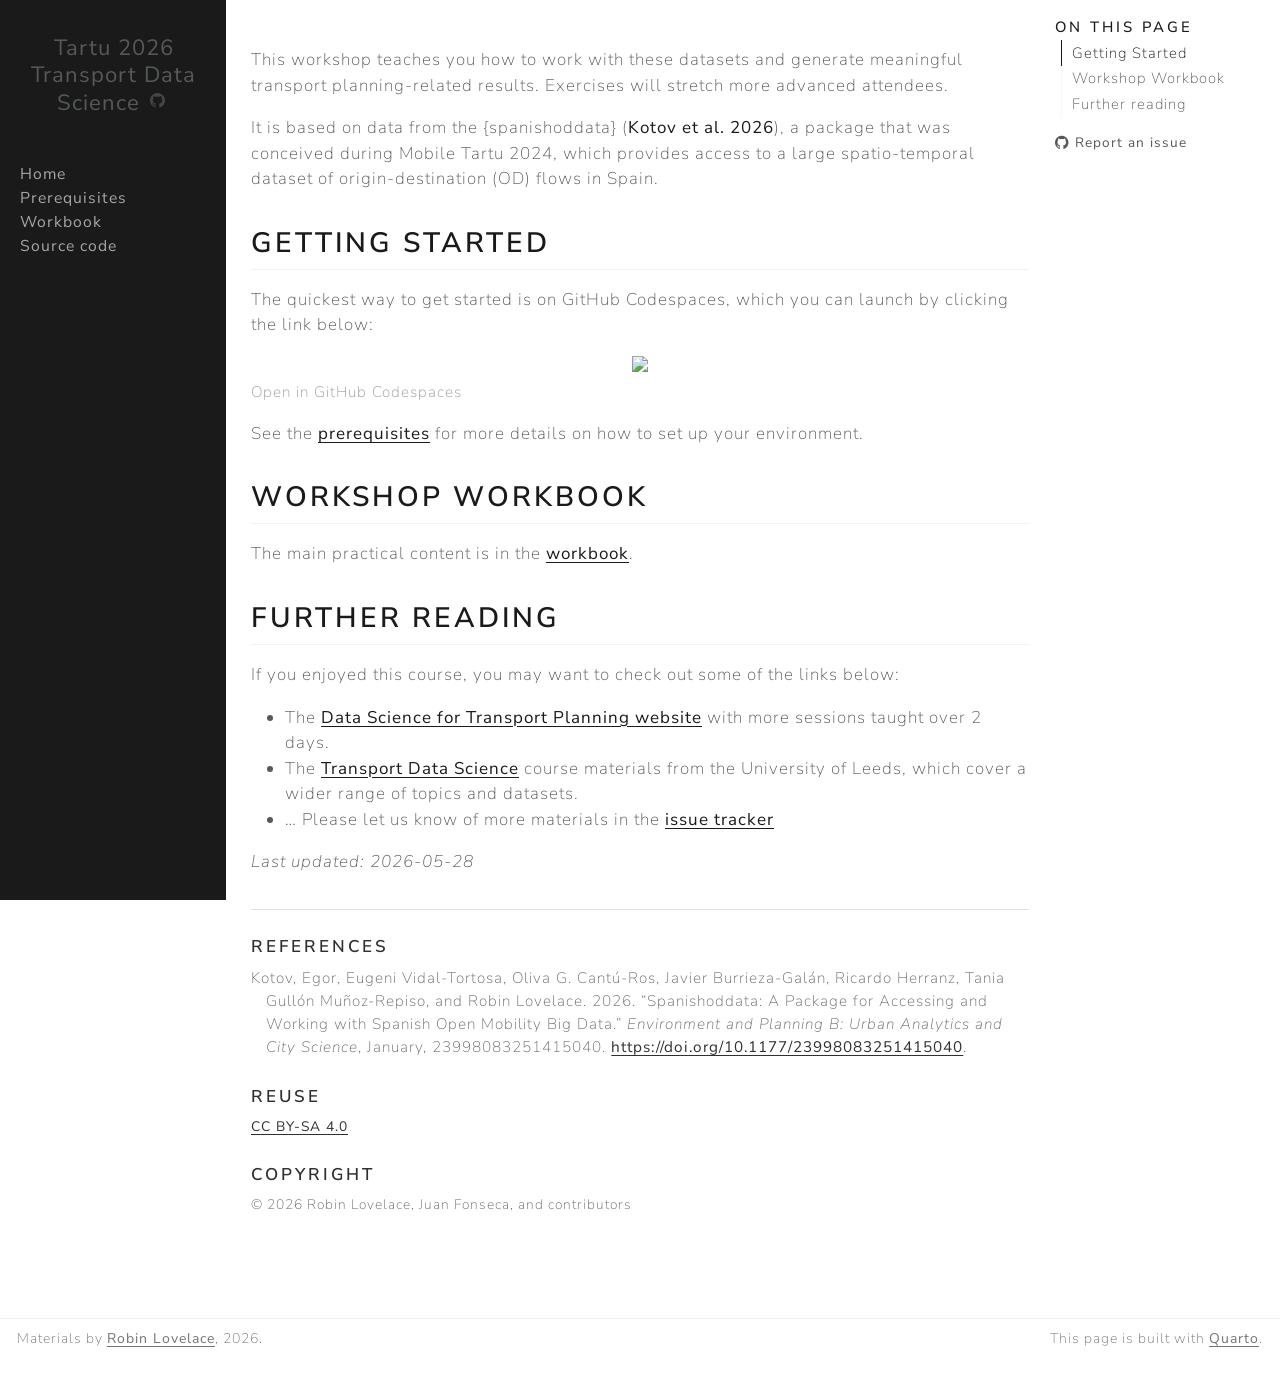
==== index.html @ e5f48236 "Reinitialize gh-pages as orphan" ====
<!DOCTYPE html>
<html xmlns="http://www.w3.org/1999/xhtml" lang="en" xml:lang="en"><head>

<meta charset="utf-8">
<meta name="generator" content="quarto-1.8.27">

<meta name="viewport" content="width=device-width, initial-scale=1.0, user-scalable=yes">

<meta name="author" content="Robin Lovelace &amp; contributors">
<meta name="dcterms.date" content="2026">

<title>Tartu 2026 Transport Data Science – Tartu 2026 - </title>
<style>
code{white-space: pre-wrap;}
span.smallcaps{font-variant: small-caps;}
div.columns{display: flex; gap: min(4vw, 1.5em);}
div.column{flex: auto; overflow-x: auto;}
div.hanging-indent{margin-left: 1.5em; text-indent: -1.5em;}
ul.task-list{list-style: none;}
ul.task-list li input[type="checkbox"] {
  width: 0.8em;
  margin: 0 0.8em 0.2em -1em; /* quarto-specific, see https://github.com/quarto-dev/quarto-cli/issues/4556 */ 
  vertical-align: middle;
}
/* CSS for citations */
div.csl-bib-body { }
div.csl-entry {
  clear: both;
  margin-bottom: 0em;
}
.hanging-indent div.csl-entry {
  margin-left:2em;
  text-indent:-2em;
}
div.csl-left-margin {
  min-width:2em;
  float:left;
}
div.csl-right-inline {
  margin-left:2em;
  padding-left:1em;
}
div.csl-indent {
  margin-left: 2em;
}</style>


<script src="site_libs/quarto-nav/quarto-nav.js"></script>
<script src="site_libs/clipboard/clipboard.min.js"></script>
<script src="site_libs/quarto-search/autocomplete.umd.js"></script>
<script src="site_libs/quarto-search/fuse.min.js"></script>
<script src="site_libs/quarto-search/quarto-search.js"></script>
<meta name="quarto:offset" content="./">
<script src="site_libs/quarto-html/quarto.js" type="module"></script>
<script src="site_libs/quarto-html/tabsets/tabsets.js" type="module"></script>
<script src="site_libs/quarto-html/axe/axe-check.js" type="module"></script>
<script src="site_libs/quarto-html/popper.min.js"></script>
<script src="site_libs/quarto-html/tippy.umd.min.js"></script>
<script src="site_libs/quarto-html/anchor.min.js"></script>
<link href="site_libs/quarto-html/tippy.css" rel="stylesheet">
<link href="site_libs/quarto-html/quarto-syntax-highlighting-ed96de9b727972fe78a7b5d16c58bf87.css" rel="stylesheet" id="quarto-text-highlighting-styles">
<script src="site_libs/bootstrap/bootstrap.min.js"></script>
<link href="site_libs/bootstrap/bootstrap-icons.css" rel="stylesheet">
<link href="site_libs/bootstrap/bootstrap-2b3841422335320d11125c1a3b44eb56.min.css" rel="stylesheet" append-hash="true" id="quarto-bootstrap" data-mode="light">
<script id="quarto-search-options" type="application/json">{
  "location": "sidebar",
  "copy-button": false,
  "collapse-after": 3,
  "panel-placement": "start",
  "type": "textbox",
  "limit": 50,
  "keyboard-shortcut": [
    "f",
    "/",
    "s"
  ],
  "show-item-context": false,
  "language": {
    "search-no-results-text": "No results",
    "search-matching-documents-text": "matching documents",
    "search-copy-link-title": "Copy link to search",
    "search-hide-matches-text": "Hide additional matches",
    "search-more-match-text": "more match in this document",
    "search-more-matches-text": "more matches in this document",
    "search-clear-button-title": "Clear",
    "search-text-placeholder": "",
    "search-detached-cancel-button-title": "Cancel",
    "search-submit-button-title": "Submit",
    "search-label": "Search"
  }
}</script>


</head>

<body class="nav-sidebar docked quarto-light">

<div id="quarto-search-results"></div>
  <header id="quarto-header" class="headroom fixed-top">
  <nav class="quarto-secondary-nav">
    <div class="container-fluid d-flex">
      <button type="button" class="quarto-btn-toggle btn" data-bs-toggle="collapse" role="button" data-bs-target=".quarto-sidebar-collapse-item" aria-controls="quarto-sidebar" aria-expanded="false" aria-label="Toggle sidebar navigation" onclick="if (window.quartoToggleHeadroom) { window.quartoToggleHeadroom(); }">
        <i class="bi bi-layout-text-sidebar-reverse"></i>
      </button>
        <nav class="quarto-page-breadcrumbs" aria-label="breadcrumb"><ol class="breadcrumb"><li class="breadcrumb-item"><a href="./index.html">Home</a></li></ol></nav>
        <a class="flex-grow-1" role="navigation" data-bs-toggle="collapse" data-bs-target=".quarto-sidebar-collapse-item" aria-controls="quarto-sidebar" aria-expanded="false" aria-label="Toggle sidebar navigation" onclick="if (window.quartoToggleHeadroom) { window.quartoToggleHeadroom(); }">      
        </a>
      <button type="button" class="btn quarto-search-button" aria-label="Search" onclick="window.quartoOpenSearch();">
        <i class="bi bi-search"></i>
      </button>
    </div>
  </nav>
</header>
<!-- content -->
<div id="quarto-content" class="quarto-container page-columns page-rows-contents page-layout-article">
<!-- sidebar -->
  <nav id="quarto-sidebar" class="sidebar collapse collapse-horizontal quarto-sidebar-collapse-item sidebar-navigation docked overflow-auto">
    <div class="pt-lg-2 mt-2 text-center sidebar-header">
    <div class="sidebar-title mb-0 py-0">
      <a href="./">Tartu 2026 Transport Data Science</a> 
        <div class="sidebar-tools-main">
    <a href="https://github.com/tdscience/tartu26" title="GitHub" class="quarto-navigation-tool px-1" aria-label="GitHub"><i class="bi bi-github"></i></a>
</div>
    </div>
      </div>
        <div class="mt-2 flex-shrink-0 align-items-center">
        <div class="sidebar-search">
        <div id="quarto-search" class="" title="Search"></div>
        </div>
        </div>
    <div class="sidebar-menu-container"> 
    <ul class="list-unstyled mt-1">
        <li class="sidebar-item">
  <div class="sidebar-item-container"> 
  <a href="./index.html" class="sidebar-item-text sidebar-link active">
 <span class="menu-text">Home</span></a>
  </div>
</li>
        <li class="sidebar-item">
  <div class="sidebar-item-container"> 
  <a href="./prerequisites.html" class="sidebar-item-text sidebar-link">
 <span class="menu-text">Prerequisites</span></a>
  </div>
</li>
        <li class="sidebar-item">
  <div class="sidebar-item-container"> 
  <a href="./workbook.html" class="sidebar-item-text sidebar-link">
 <span class="menu-text">Workbook</span></a>
  </div>
</li>
        <li class="sidebar-item">
  <div class="sidebar-item-container"> 
  <a href="https://github.com/tdscience/tartu26" class="sidebar-item-text sidebar-link">
 <span class="menu-text">Source code</span></a>
  </div>
</li>
    </ul>
    </div>
</nav>
<div id="quarto-sidebar-glass" class="quarto-sidebar-collapse-item" data-bs-toggle="collapse" data-bs-target=".quarto-sidebar-collapse-item"></div>
<!-- margin-sidebar -->
    <div id="quarto-margin-sidebar" class="sidebar margin-sidebar">
        <nav id="TOC" role="doc-toc" class="toc-active">
    <h2 id="toc-title">On this page</h2>
   
  <ul>
  <li><a href="#getting-started" id="toc-getting-started" class="nav-link active" data-scroll-target="#getting-started">Getting Started</a></li>
  <li><a href="#workshop-workbook" id="toc-workshop-workbook" class="nav-link" data-scroll-target="#workshop-workbook">Workshop Workbook</a></li>
  <li><a href="#further-reading" id="toc-further-reading" class="nav-link" data-scroll-target="#further-reading">Further reading</a></li>
  </ul>
<div class="toc-actions"><ul><li><a href="https://github.com/tdscience/tartu26/issues/new" class="toc-action"><i class="bi bi-github"></i>Report an issue</a></li></ul></div></nav>
    </div>
<!-- main -->
<main class="content" id="quarto-document-content"><header id="title-block-header" class="quarto-title-block"></header>




<p>This workshop teaches you how to work with these datasets and generate meaningful transport planning-related results. Exercises will stretch more advanced attendees.</p>
<p>It is based on data from the {spanishoddata} <span class="citation" data-cites="kotov2026">(<a href="#ref-kotov2026" role="doc-biblioref">Kotov et al. 2026</a>)</span>, a package that was conceived during Mobile Tartu 2024, which provides access to a large spatio-temporal dataset of origin-destination (OD) flows in Spain.</p>
<section id="getting-started" class="level2">
<h2 class="anchored" data-anchor-id="getting-started">Getting Started</h2>
<p>The quickest way to get started is on GitHub Codespaces, which you can launch by clicking the link below:</p>
<div class="quarto-figure quarto-figure-center">
<figure class="figure">
<p><a href="https://codespaces.new/tdscience/tartu26?quickstart=1"><img src="https://github.com/codespaces/badge.svg" class="img-fluid figure-img"></a></p>
<figcaption>Open in GitHub Codespaces</figcaption>
</figure>
</div>
<p>See the <a href="./prerequisites.html">prerequisites</a> for more details on how to set up your environment.</p>
</section>
<section id="workshop-workbook" class="level2">
<h2 class="anchored" data-anchor-id="workshop-workbook">Workshop Workbook</h2>
<p>The main practical content is in the <a href="./workbook.html">workbook</a>.</p>
</section>
<section id="further-reading" class="level2">
<h2 class="anchored" data-anchor-id="further-reading">Further reading</h2>
<p>If you enjoyed this course, you may want to check out some of the links below:</p>
<ul>
<li>The <a href="https://tdscience.github.io/dstp/">Data Science for Transport Planning website</a> with more sessions taught over 2 days.</li>
<li>The <a href="https://itsleeds.github.io/tds">Transport Data Science</a> course materials from the University of Leeds, which cover a wider range of topics and datasets.</li>
<li>… Please let us know of more materials in the <a href="https://github.com/tdscience/tartu26/issues">issue tracker</a></li>
</ul>
<p><em>Last updated: 2026-05-28</em></p>



</section>

<div id="quarto-appendix" class="default"><section class="quarto-appendix-contents" role="doc-bibliography" id="quarto-bibliography"><h2 class="anchored quarto-appendix-heading">References</h2><div id="refs" class="references csl-bib-body hanging-indent" data-entry-spacing="0" role="list">
<div id="ref-kotov2026" class="csl-entry" role="listitem">
Kotov, Egor, Eugeni Vidal-Tortosa, Oliva G. Cantú-Ros, Javier Burrieza-Galán, Ricardo Herranz, Tania Gullón Muñoz-Repiso, and Robin Lovelace. 2026. <span>“Spanishoddata: A Package for Accessing and Working with Spanish Open Mobility Big Data.”</span> <em>Environment and Planning B: Urban Analytics and City Science</em>, January, 23998083251415040. <a href="https://doi.org/10.1177/23998083251415040">https://doi.org/10.1177/23998083251415040</a>.
</div>
</div></section><section class="quarto-appendix-contents" id="quarto-reuse"><h2 class="anchored quarto-appendix-heading">Reuse</h2><div class="quarto-appendix-contents"><div><a rel="license" href="https://creativecommons.org/licenses/by-sa/4.0/">CC BY-SA 4.0</a></div></div></section><section class="quarto-appendix-contents" id="quarto-copyright"><h2 class="anchored quarto-appendix-heading">Copyright</h2><div class="quarto-appendix-contents"><div>© 2026 Robin Lovelace, Juan Fonseca, and contributors</div></div></section></div></main> <!-- /main -->
<script id="quarto-html-after-body" type="application/javascript">
  window.document.addEventListener("DOMContentLoaded", function (event) {
    const icon = "";
    const anchorJS = new window.AnchorJS();
    anchorJS.options = {
      placement: 'right',
      icon: icon
    };
    anchorJS.add('.anchored');
    const isCodeAnnotation = (el) => {
      for (const clz of el.classList) {
        if (clz.startsWith('code-annotation-')) {                     
          return true;
        }
      }
      return false;
    }
    const onCopySuccess = function(e) {
      // button target
      const button = e.trigger;
      // don't keep focus
      button.blur();
      // flash "checked"
      button.classList.add('code-copy-button-checked');
      var currentTitle = button.getAttribute("title");
      button.setAttribute("title", "Copied!");
      let tooltip;
      if (window.bootstrap) {
        button.setAttribute("data-bs-toggle", "tooltip");
        button.setAttribute("data-bs-placement", "left");
        button.setAttribute("data-bs-title", "Copied!");
        tooltip = new bootstrap.Tooltip(button, 
          { trigger: "manual", 
            customClass: "code-copy-button-tooltip",
            offset: [0, -8]});
        tooltip.show();    
      }
      setTimeout(function() {
        if (tooltip) {
          tooltip.hide();
          button.removeAttribute("data-bs-title");
          button.removeAttribute("data-bs-toggle");
          button.removeAttribute("data-bs-placement");
        }
        button.setAttribute("title", currentTitle);
        button.classList.remove('code-copy-button-checked');
      }, 1000);
      // clear code selection
      e.clearSelection();
    }
    const getTextToCopy = function(trigger) {
      const outerScaffold = trigger.parentElement.cloneNode(true);
      const codeEl = outerScaffold.querySelector('code');
      for (const childEl of codeEl.children) {
        if (isCodeAnnotation(childEl)) {
          childEl.remove();
        }
      }
      return codeEl.innerText;
    }
    const clipboard = new window.ClipboardJS('.code-copy-button:not([data-in-quarto-modal])', {
      text: getTextToCopy
    });
    clipboard.on('success', onCopySuccess);
    if (window.document.getElementById('quarto-embedded-source-code-modal')) {
      const clipboardModal = new window.ClipboardJS('.code-copy-button[data-in-quarto-modal]', {
        text: getTextToCopy,
        container: window.document.getElementById('quarto-embedded-source-code-modal')
      });
      clipboardModal.on('success', onCopySuccess);
    }
      var localhostRegex = new RegExp(/^(?:http|https):\/\/localhost\:?[0-9]*\//);
      var mailtoRegex = new RegExp(/^mailto:/);
        var filterRegex = new RegExp('/' + window.location.host + '/');
      var isInternal = (href) => {
          return filterRegex.test(href) || localhostRegex.test(href) || mailtoRegex.test(href);
      }
      // Inspect non-navigation links and adorn them if external
     var links = window.document.querySelectorAll('a[href]:not(.nav-link):not(.navbar-brand):not(.toc-action):not(.sidebar-link):not(.sidebar-item-toggle):not(.pagination-link):not(.no-external):not([aria-hidden]):not(.dropdown-item):not(.quarto-navigation-tool):not(.about-link)');
      for (var i=0; i<links.length; i++) {
        const link = links[i];
        if (!isInternal(link.href)) {
          // undo the damage that might have been done by quarto-nav.js in the case of
          // links that we want to consider external
          if (link.dataset.originalHref !== undefined) {
            link.href = link.dataset.originalHref;
          }
        }
      }
    function tippyHover(el, contentFn, onTriggerFn, onUntriggerFn) {
      const config = {
        allowHTML: true,
        maxWidth: 500,
        delay: 100,
        arrow: false,
        appendTo: function(el) {
            return el.parentElement;
        },
        interactive: true,
        interactiveBorder: 10,
        theme: 'quarto',
        placement: 'bottom-start',
      };
      if (contentFn) {
        config.content = contentFn;
      }
      if (onTriggerFn) {
        config.onTrigger = onTriggerFn;
      }
      if (onUntriggerFn) {
        config.onUntrigger = onUntriggerFn;
      }
      window.tippy(el, config); 
    }
    const noterefs = window.document.querySelectorAll('a[role="doc-noteref"]');
    for (var i=0; i<noterefs.length; i++) {
      const ref = noterefs[i];
      tippyHover(ref, function() {
        // use id or data attribute instead here
        let href = ref.getAttribute('data-footnote-href') || ref.getAttribute('href');
        try { href = new URL(href).hash; } catch {}
        const id = href.replace(/^#\/?/, "");
        const note = window.document.getElementById(id);
        if (note) {
          return note.innerHTML;
        } else {
          return "";
        }
      });
    }
    const xrefs = window.document.querySelectorAll('a.quarto-xref');
    const processXRef = (id, note) => {
      // Strip column container classes
      const stripColumnClz = (el) => {
        el.classList.remove("page-full", "page-columns");
        if (el.children) {
          for (const child of el.children) {
            stripColumnClz(child);
          }
        }
      }
      stripColumnClz(note)
      if (id === null || id.startsWith('sec-')) {
        // Special case sections, only their first couple elements
        const container = document.createElement("div");
        if (note.children && note.children.length > 2) {
          container.appendChild(note.children[0].cloneNode(true));
          for (let i = 1; i < note.children.length; i++) {
            const child = note.children[i];
            if (child.tagName === "P" && child.innerText === "") {
              continue;
            } else {
              container.appendChild(child.cloneNode(true));
              break;
            }
          }
          if (window.Quarto?.typesetMath) {
            window.Quarto.typesetMath(container);
          }
          return container.innerHTML
        } else {
          if (window.Quarto?.typesetMath) {
            window.Quarto.typesetMath(note);
          }
          return note.innerHTML;
        }
      } else {
        // Remove any anchor links if they are present
        const anchorLink = note.querySelector('a.anchorjs-link');
        if (anchorLink) {
          anchorLink.remove();
        }
        if (window.Quarto?.typesetMath) {
          window.Quarto.typesetMath(note);
        }
        if (note.classList.contains("callout")) {
          return note.outerHTML;
        } else {
          return note.innerHTML;
        }
      }
    }
    for (var i=0; i<xrefs.length; i++) {
      const xref = xrefs[i];
      tippyHover(xref, undefined, function(instance) {
        instance.disable();
        let url = xref.getAttribute('href');
        let hash = undefined; 
        if (url.startsWith('#')) {
          hash = url;
        } else {
          try { hash = new URL(url).hash; } catch {}
        }
        if (hash) {
          const id = hash.replace(/^#\/?/, "");
          const note = window.document.getElementById(id);
          if (note !== null) {
            try {
              const html = processXRef(id, note.cloneNode(true));
              instance.setContent(html);
            } finally {
              instance.enable();
              instance.show();
            }
          } else {
            // See if we can fetch this
            fetch(url.split('#')[0])
            .then(res => res.text())
            .then(html => {
              const parser = new DOMParser();
              const htmlDoc = parser.parseFromString(html, "text/html");
              const note = htmlDoc.getElementById(id);
              if (note !== null) {
                const html = processXRef(id, note);
                instance.setContent(html);
              } 
            }).finally(() => {
              instance.enable();
              instance.show();
            });
          }
        } else {
          // See if we can fetch a full url (with no hash to target)
          // This is a special case and we should probably do some content thinning / targeting
          fetch(url)
          .then(res => res.text())
          .then(html => {
            const parser = new DOMParser();
            const htmlDoc = parser.parseFromString(html, "text/html");
            const note = htmlDoc.querySelector('main.content');
            if (note !== null) {
              // This should only happen for chapter cross references
              // (since there is no id in the URL)
              // remove the first header
              if (note.children.length > 0 && note.children[0].tagName === "HEADER") {
                note.children[0].remove();
              }
              const html = processXRef(null, note);
              instance.setContent(html);
            } 
          }).finally(() => {
            instance.enable();
            instance.show();
          });
        }
      }, function(instance) {
      });
    }
        let selectedAnnoteEl;
        const selectorForAnnotation = ( cell, annotation) => {
          let cellAttr = 'data-code-cell="' + cell + '"';
          let lineAttr = 'data-code-annotation="' +  annotation + '"';
          const selector = 'span[' + cellAttr + '][' + lineAttr + ']';
          return selector;
        }
        const selectCodeLines = (annoteEl) => {
          const doc = window.document;
          const targetCell = annoteEl.getAttribute("data-target-cell");
          const targetAnnotation = annoteEl.getAttribute("data-target-annotation");
          const annoteSpan = window.document.querySelector(selectorForAnnotation(targetCell, targetAnnotation));
          const lines = annoteSpan.getAttribute("data-code-lines").split(",");
          const lineIds = lines.map((line) => {
            return targetCell + "-" + line;
          })
          let top = null;
          let height = null;
          let parent = null;
          if (lineIds.length > 0) {
              //compute the position of the single el (top and bottom and make a div)
              const el = window.document.getElementById(lineIds[0]);
              top = el.offsetTop;
              height = el.offsetHeight;
              parent = el.parentElement.parentElement;
            if (lineIds.length > 1) {
              const lastEl = window.document.getElementById(lineIds[lineIds.length - 1]);
              const bottom = lastEl.offsetTop + lastEl.offsetHeight;
              height = bottom - top;
            }
            if (top !== null && height !== null && parent !== null) {
              // cook up a div (if necessary) and position it 
              let div = window.document.getElementById("code-annotation-line-highlight");
              if (div === null) {
                div = window.document.createElement("div");
                div.setAttribute("id", "code-annotation-line-highlight");
                div.style.position = 'absolute';
                parent.appendChild(div);
              }
              div.style.top = top - 2 + "px";
              div.style.height = height + 4 + "px";
              div.style.left = 0;
              let gutterDiv = window.document.getElementById("code-annotation-line-highlight-gutter");
              if (gutterDiv === null) {
                gutterDiv = window.document.createElement("div");
                gutterDiv.setAttribute("id", "code-annotation-line-highlight-gutter");
                gutterDiv.style.position = 'absolute';
                const codeCell = window.document.getElementById(targetCell);
                const gutter = codeCell.querySelector('.code-annotation-gutter');
                gutter.appendChild(gutterDiv);
              }
              gutterDiv.style.top = top - 2 + "px";
              gutterDiv.style.height = height + 4 + "px";
            }
            selectedAnnoteEl = annoteEl;
          }
        };
        const unselectCodeLines = () => {
          const elementsIds = ["code-annotation-line-highlight", "code-annotation-line-highlight-gutter"];
          elementsIds.forEach((elId) => {
            const div = window.document.getElementById(elId);
            if (div) {
              div.remove();
            }
          });
          selectedAnnoteEl = undefined;
        };
          // Handle positioning of the toggle
      window.addEventListener(
        "resize",
        throttle(() => {
          elRect = undefined;
          if (selectedAnnoteEl) {
            selectCodeLines(selectedAnnoteEl);
          }
        }, 10)
      );
      function throttle(fn, ms) {
      let throttle = false;
      let timer;
        return (...args) => {
          if(!throttle) { // first call gets through
              fn.apply(this, args);
              throttle = true;
          } else { // all the others get throttled
              if(timer) clearTimeout(timer); // cancel #2
              timer = setTimeout(() => {
                fn.apply(this, args);
                timer = throttle = false;
              }, ms);
          }
        };
      }
        // Attach click handler to the DT
        const annoteDls = window.document.querySelectorAll('dt[data-target-cell]');
        for (const annoteDlNode of annoteDls) {
          annoteDlNode.addEventListener('click', (event) => {
            const clickedEl = event.target;
            if (clickedEl !== selectedAnnoteEl) {
              unselectCodeLines();
              const activeEl = window.document.querySelector('dt[data-target-cell].code-annotation-active');
              if (activeEl) {
                activeEl.classList.remove('code-annotation-active');
              }
              selectCodeLines(clickedEl);
              clickedEl.classList.add('code-annotation-active');
            } else {
              // Unselect the line
              unselectCodeLines();
              clickedEl.classList.remove('code-annotation-active');
            }
          });
        }
    const findCites = (el) => {
      const parentEl = el.parentElement;
      if (parentEl) {
        const cites = parentEl.dataset.cites;
        if (cites) {
          return {
            el,
            cites: cites.split(' ')
          };
        } else {
          return findCites(el.parentElement)
        }
      } else {
        return undefined;
      }
    };
    var bibliorefs = window.document.querySelectorAll('a[role="doc-biblioref"]');
    for (var i=0; i<bibliorefs.length; i++) {
      const ref = bibliorefs[i];
      const citeInfo = findCites(ref);
      if (citeInfo) {
        tippyHover(citeInfo.el, function() {
          var popup = window.document.createElement('div');
          citeInfo.cites.forEach(function(cite) {
            var citeDiv = window.document.createElement('div');
            citeDiv.classList.add('hanging-indent');
            citeDiv.classList.add('csl-entry');
            var biblioDiv = window.document.getElementById('ref-' + cite);
            if (biblioDiv) {
              citeDiv.innerHTML = biblioDiv.innerHTML;
            }
            popup.appendChild(citeDiv);
          });
          return popup.innerHTML;
        });
      }
    }
  });
  </script>
</div> <!-- /content -->
<footer class="footer">
  <div class="nav-footer">
    <div class="nav-footer-left">
<p>Materials by <a href="https://www.robinlovelace.net/">Robin Lovelace</a>, 2026.</p>
</div>   
    <div class="nav-footer-center">
      &nbsp;
    <div class="toc-actions d-sm-block d-md-none"><ul><li><a href="https://github.com/tdscience/tartu26/issues/new" class="toc-action"><i class="bi bi-github"></i>Report an issue</a></li></ul></div></div>
    <div class="nav-footer-right">
<p>This page is built with <a href="https://quarto.org/">Quarto</a>.</p>
</div>
  </div>
</footer>




</body></html>
---- site_libs/quarto-html/tippy.css ----
.tippy-box[data-animation=fade][data-state=hidden]{opacity:0}[data-tippy-root]{max-width:calc(100vw - 10px)}.tippy-box{position:relative;background-color:#333;color:#fff;border-radius:4px;font-size:14px;line-height:1.4;white-space:normal;outline:0;transition-property:transform,visibility,opacity}.tippy-box[data-placement^=top]>.tippy-arrow{bottom:0}.tippy-box[data-placement^=top]>.tippy-arrow:before{bottom:-7px;left:0;border-width:8px 8px 0;border-top-color:initial;transform-origin:center top}.tippy-box[data-placement^=bottom]>.tippy-arrow{top:0}.tippy-box[data-placement^=bottom]>.tippy-arrow:before{top:-7px;left:0;border-width:0 8px 8px;border-bottom-color:initial;transform-origin:center bottom}.tippy-box[data-placement^=left]>.tippy-arrow{right:0}.tippy-box[data-placement^=left]>.tippy-arrow:before{border-width:8px 0 8px 8px;border-left-color:initial;right:-7px;transform-origin:center left}.tippy-box[data-placement^=right]>.tippy-arrow{left:0}.tippy-box[data-placement^=right]>.tippy-arrow:before{left:-7px;border-width:8px 8px 8px 0;border-right-color:initial;transform-origin:center right}.tippy-box[data-inertia][data-state=visible]{transition-timing-function:cubic-bezier(.54,1.5,.38,1.11)}.tippy-arrow{width:16px;height:16px;color:#333}.tippy-arrow:before{content:"";position:absolute;border-color:transparent;border-style:solid}.tippy-content{position:relative;padding:5px 9px;z-index:1}
---- site_libs/quarto-html/quarto-syntax-highlighting-ed96de9b727972fe78a7b5d16c58bf87.css ----
/* quarto syntax highlight colors */
:root {
  --quarto-hl-ot-color: #003B4F;
  --quarto-hl-at-color: #657422;
  --quarto-hl-ss-color: #20794D;
  --quarto-hl-an-color: #5E5E5E;
  --quarto-hl-fu-color: #4758AB;
  --quarto-hl-st-color: #20794D;
  --quarto-hl-cf-color: #003B4F;
  --quarto-hl-op-color: #5E5E5E;
  --quarto-hl-er-color: #AD0000;
  --quarto-hl-bn-color: #AD0000;
  --quarto-hl-al-color: #AD0000;
  --quarto-hl-va-color: #111111;
  --quarto-hl-bu-color: inherit;
  --quarto-hl-ex-color: inherit;
  --quarto-hl-pp-color: #AD0000;
  --quarto-hl-in-color: #5E5E5E;
  --quarto-hl-vs-color: #20794D;
  --quarto-hl-wa-color: #5E5E5E;
  --quarto-hl-do-color: #5E5E5E;
  --quarto-hl-im-color: #00769E;
  --quarto-hl-ch-color: #20794D;
  --quarto-hl-dt-color: #AD0000;
  --quarto-hl-fl-color: #AD0000;
  --quarto-hl-co-color: #5E5E5E;
  --quarto-hl-cv-color: #5E5E5E;
  --quarto-hl-cn-color: #8f5902;
  --quarto-hl-sc-color: #5E5E5E;
  --quarto-hl-dv-color: #AD0000;
  --quarto-hl-kw-color: #003B4F;
}

/* other quarto variables */
:root {
  --quarto-font-monospace: SFMono-Regular, Menlo, Monaco, Consolas, "Liberation Mono", "Courier New", monospace;
}

/* syntax highlight based on Pandoc's rules */
pre > code.sourceCode > span {
  color: #003B4F;
}

code.sourceCode > span {
  color: #003B4F;
}

div.sourceCode,
div.sourceCode pre.sourceCode {
  color: #003B4F;
}

/* Normal */
code span {
  color: #003B4F;
}

/* Alert */
code span.al {
  color: #AD0000;
  font-style: inherit;
}

/* Annotation */
code span.an {
  color: #5E5E5E;
  font-style: inherit;
}

/* Attribute */
code span.at {
  color: #657422;
  font-style: inherit;
}

/* BaseN */
code span.bn {
  color: #AD0000;
  font-style: inherit;
}

/* BuiltIn */
code span.bu {
  font-style: inherit;
}

/* ControlFlow */
code span.cf {
  color: #003B4F;
  font-weight: bold;
  font-style: inherit;
}

/* Char */
code span.ch {
  color: #20794D;
  font-style: inherit;
}

/* Constant */
code span.cn {
  color: #8f5902;
  font-style: inherit;
}

/* Comment */
code span.co {
  color: #5E5E5E;
  font-style: inherit;
}

/* CommentVar */
code span.cv {
  color: #5E5E5E;
  font-style: italic;
}

/* Documentation */
code span.do {
  color: #5E5E5E;
  font-style: italic;
}

/* DataType */
code span.dt {
  color: #AD0000;
  font-style: inherit;
}

/* DecVal */
code span.dv {
  color: #AD0000;
  font-style: inherit;
}

/* Error */
code span.er {
  color: #AD0000;
  font-style: inherit;
}

/* Extension */
code span.ex {
  font-style: inherit;
}

/* Float */
code span.fl {
  color: #AD0000;
  font-style: inherit;
}

/* Function */
code span.fu {
  color: #4758AB;
  font-style: inherit;
}

/* Import */
code span.im {
  color: #00769E;
  font-style: inherit;
}

/* Information */
code span.in {
  color: #5E5E5E;
  font-style: inherit;
}

/* Keyword */
code span.kw {
  color: #003B4F;
  font-weight: bold;
  font-style: inherit;
}

/* Operator */
code span.op {
  color: #5E5E5E;
  font-style: inherit;
}

/* Other */
code span.ot {
  color: #003B4F;
  font-style: inherit;
}

/* Preprocessor */
code span.pp {
  color: #AD0000;
  font-style: inherit;
}

/* SpecialChar */
code span.sc {
  color: #5E5E5E;
  font-style: inherit;
}

/* SpecialString */
code span.ss {
  color: #20794D;
  font-style: inherit;
}

/* String */
code span.st {
  color: #20794D;
  font-style: inherit;
}

/* Variable */
code span.va {
  color: #111111;
  font-style: inherit;
}

/* VerbatimString */
code span.vs {
  color: #20794D;
  font-style: inherit;
}

/* Warning */
code span.wa {
  color: #5E5E5E;
  font-style: italic;
}

.prevent-inlining {
  content: "</";
}

/*# sourceMappingURL=0920dd6d7437995b8cdf7429764427b1.css.map */
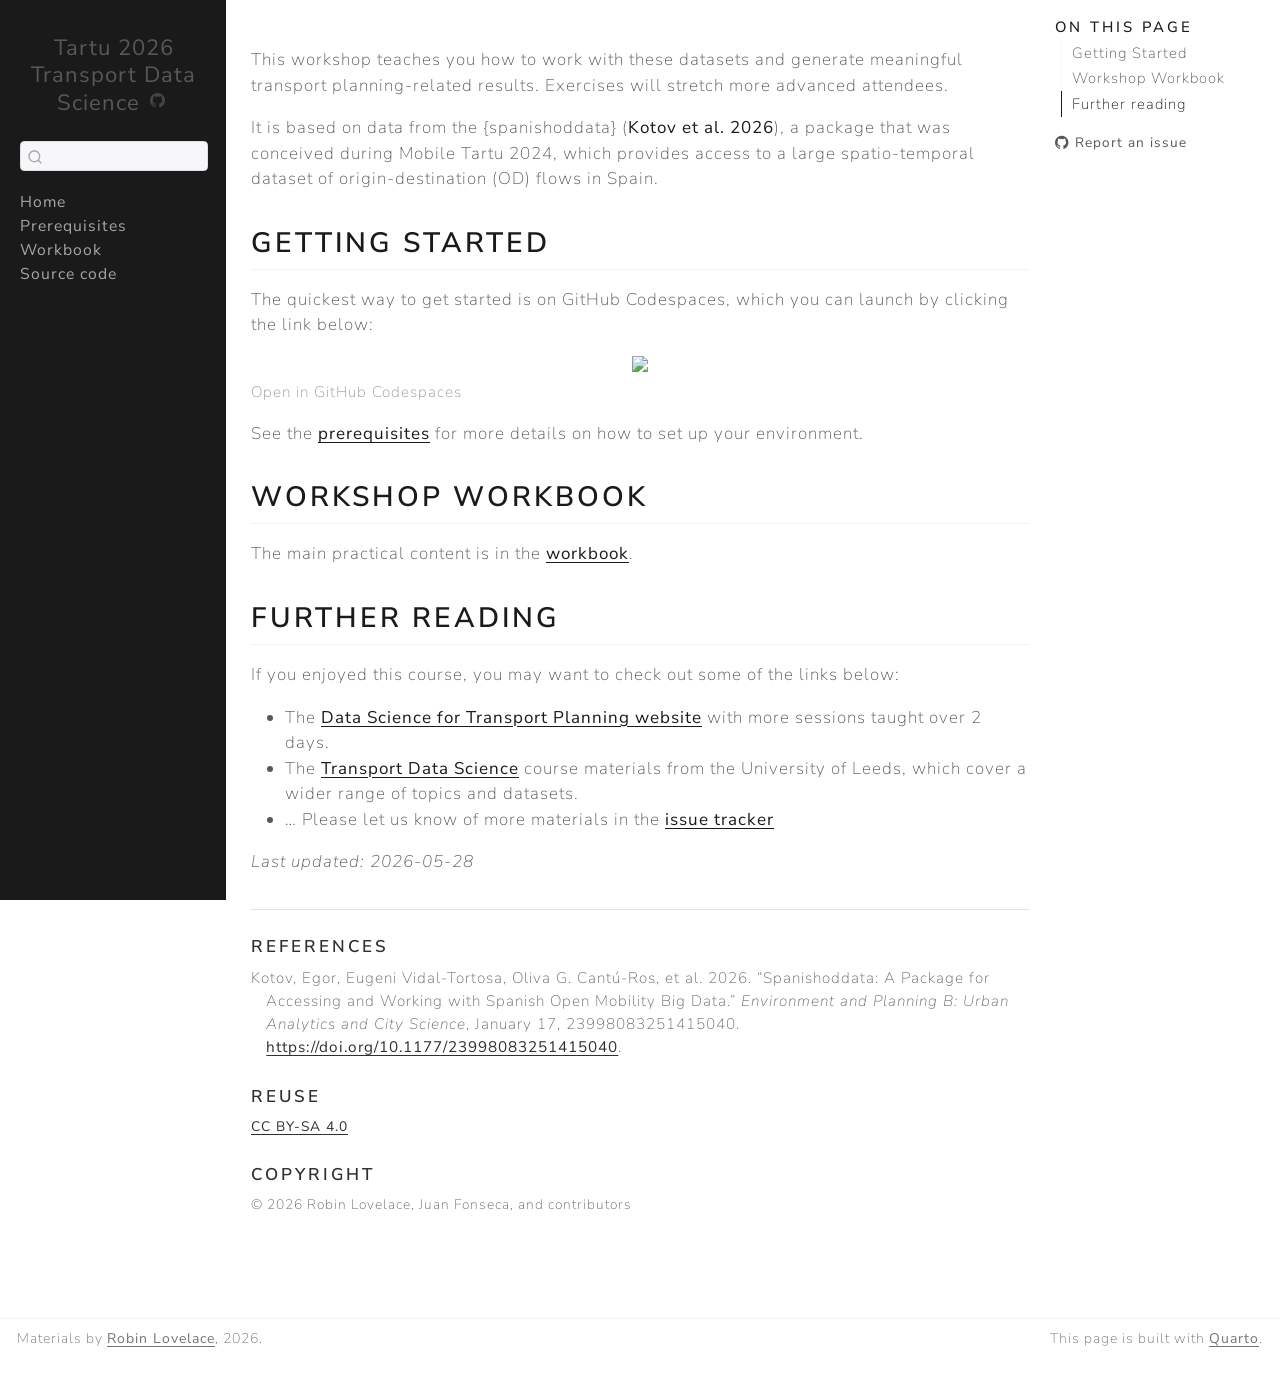
==== commit 1e96aa20: "Built site for gh-pages" ====
--- a/index.html
+++ b/index.html
@@ -2,7 +2,7 @@
 <html xmlns="http://www.w3.org/1999/xhtml" lang="en" xml:lang="en"><head>
 
 <meta charset="utf-8">
-<meta name="generator" content="quarto-1.8.27">
+<meta name="generator" content="quarto-1.9.37">
 
 <meta name="viewport" content="width=device-width, initial-scale=1.0, user-scalable=yes">
 
@@ -11,6 +11,9 @@
 
 <title>Tartu 2026 Transport Data Science – Tartu 2026 - </title>
 <style>
+/* Default styles provided by pandoc.
+** See https://pandoc.org/MANUAL.html#variables-for-html for config info.
+*/
 code{white-space: pre-wrap;}
 span.smallcaps{font-variant: small-caps;}
 div.columns{display: flex; gap: min(4vw, 1.5em);}
@@ -26,7 +29,6 @@
 div.csl-bib-body { }
 div.csl-entry {
   clear: both;
-  margin-bottom: 0em;
 }
 .hanging-indent div.csl-entry {
   margin-left:2em;
@@ -53,15 +55,14 @@
 <meta name="quarto:offset" content="./">
 <script src="site_libs/quarto-html/quarto.js" type="module"></script>
 <script src="site_libs/quarto-html/tabsets/tabsets.js" type="module"></script>
-<script src="site_libs/quarto-html/axe/axe-check.js" type="module"></script>
 <script src="site_libs/quarto-html/popper.min.js"></script>
 <script src="site_libs/quarto-html/tippy.umd.min.js"></script>
 <script src="site_libs/quarto-html/anchor.min.js"></script>
 <link href="site_libs/quarto-html/tippy.css" rel="stylesheet">
-<link href="site_libs/quarto-html/quarto-syntax-highlighting-ed96de9b727972fe78a7b5d16c58bf87.css" rel="stylesheet" id="quarto-text-highlighting-styles">
+<link href="site_libs/quarto-html/quarto-syntax-highlighting-7f8f88aac4f3542376d5c11b86a4c14d.css" rel="stylesheet" id="quarto-text-highlighting-styles">
 <script src="site_libs/bootstrap/bootstrap.min.js"></script>
 <link href="site_libs/bootstrap/bootstrap-icons.css" rel="stylesheet">
-<link href="site_libs/bootstrap/bootstrap-2b3841422335320d11125c1a3b44eb56.min.css" rel="stylesheet" append-hash="true" id="quarto-bootstrap" data-mode="light">
+<link href="site_libs/bootstrap/bootstrap-9d2bf1ee1f7ef837429c7929225f0684.min.css" rel="stylesheet" append-hash="true" id="quarto-bootstrap" data-mode="light">
 <script id="quarto-search-options" type="application/json">{
   "location": "sidebar",
   "copy-button": false,
@@ -207,9 +208,9 @@
 
 </section>
 
-<div id="quarto-appendix" class="default"><section class="quarto-appendix-contents" role="doc-bibliography" id="quarto-bibliography"><h2 class="anchored quarto-appendix-heading">References</h2><div id="refs" class="references csl-bib-body hanging-indent" data-entry-spacing="0" role="list">
+<div id="quarto-appendix" class="default"><section class="quarto-appendix-contents" role="doc-bibliography" id="quarto-bibliography"><h2 class="anchored quarto-appendix-heading">References</h2><div id="refs" class="references csl-bib-body hanging-indent" role="list">
 <div id="ref-kotov2026" class="csl-entry" role="listitem">
-Kotov, Egor, Eugeni Vidal-Tortosa, Oliva G. Cantú-Ros, Javier Burrieza-Galán, Ricardo Herranz, Tania Gullón Muñoz-Repiso, and Robin Lovelace. 2026. <span>“Spanishoddata: A Package for Accessing and Working with Spanish Open Mobility Big Data.”</span> <em>Environment and Planning B: Urban Analytics and City Science</em>, January, 23998083251415040. <a href="https://doi.org/10.1177/23998083251415040">https://doi.org/10.1177/23998083251415040</a>.
+Kotov, Egor, Eugeni Vidal-Tortosa, Oliva G. Cantú-Ros, et al. 2026. <span>“Spanishoddata: A Package for Accessing and Working with Spanish Open Mobility Big Data.”</span> <em>Environment and Planning B: Urban Analytics and City Science</em>, January 17, 23998083251415040. <a href="https://doi.org/10.1177/23998083251415040">https://doi.org/10.1177/23998083251415040</a>.
 </div>
 </div></section><section class="quarto-appendix-contents" id="quarto-reuse"><h2 class="anchored quarto-appendix-heading">Reuse</h2><div class="quarto-appendix-contents"><div><a rel="license" href="https://creativecommons.org/licenses/by-sa/4.0/">CC BY-SA 4.0</a></div></div></section><section class="quarto-appendix-contents" id="quarto-copyright"><h2 class="anchored quarto-appendix-heading">Copyright</h2><div class="quarto-appendix-contents"><div>© 2026 Robin Lovelace, Juan Fonseca, and contributors</div></div></section></div></main> <!-- /main -->
 <script id="quarto-html-after-body" type="application/javascript">
@@ -285,7 +286,7 @@
     }
       var localhostRegex = new RegExp(/^(?:http|https):\/\/localhost\:?[0-9]*\//);
       var mailtoRegex = new RegExp(/^mailto:/);
-        var filterRegex = new RegExp('/' + window.location.host + '/');
+        var filterRegex = new RegExp("https:\/\/tdscience\.github\.io\/tartu26\/");
       var isInternal = (href) => {
           return filterRegex.test(href) || localhostRegex.test(href) || mailtoRegex.test(href);
       }
--- a/site_libs/quarto-html/quarto-syntax-highlighting-7f8f88aac4f3542376d5c11b86a4c14d.css
+++ b/site_libs/quarto-html/quarto-syntax-highlighting-7f8f88aac4f3542376d5c11b86a4c14d.css
@@ -0,0 +1,236 @@
+/* quarto syntax highlight colors */
+:root {
+  --quarto-hl-ot-color: #003B4F;
+  --quarto-hl-at-color: #657422;
+  --quarto-hl-ss-color: #20794D;
+  --quarto-hl-an-color: #5E5E5E;
+  --quarto-hl-fu-color: #4758AB;
+  --quarto-hl-st-color: #20794D;
+  --quarto-hl-cf-color: #003B4F;
+  --quarto-hl-op-color: #5E5E5E;
+  --quarto-hl-er-color: #AD0000;
+  --quarto-hl-bn-color: #AD0000;
+  --quarto-hl-al-color: #AD0000;
+  --quarto-hl-va-color: #111111;
+  --quarto-hl-bu-color: inherit;
+  --quarto-hl-ex-color: inherit;
+  --quarto-hl-pp-color: #AD0000;
+  --quarto-hl-in-color: #5E5E5E;
+  --quarto-hl-vs-color: #20794D;
+  --quarto-hl-wa-color: #5E5E5E;
+  --quarto-hl-do-color: #5E5E5E;
+  --quarto-hl-im-color: #00769E;
+  --quarto-hl-ch-color: #20794D;
+  --quarto-hl-dt-color: #AD0000;
+  --quarto-hl-fl-color: #AD0000;
+  --quarto-hl-co-color: #5E5E5E;
+  --quarto-hl-cv-color: #5E5E5E;
+  --quarto-hl-cn-color: #8f5902;
+  --quarto-hl-sc-color: #5E5E5E;
+  --quarto-hl-dv-color: #AD0000;
+  --quarto-hl-kw-color: #003B4F;
+}
+
+/* other quarto variables */
+:root {
+  --quarto-font-monospace: SFMono-Regular, Menlo, Monaco, Consolas, "Liberation Mono", "Courier New", monospace;
+}
+
+/* syntax highlight based on Pandoc's rules */
+pre > code.sourceCode > span {
+  color: #003B4F;
+}
+
+code.sourceCode > span {
+  color: #003B4F;
+}
+
+div.sourceCode,
+div.sourceCode pre.sourceCode {
+  color: #003B4F;
+}
+
+/* Normal */
+code span {
+  color: #003B4F;
+}
+
+/* Alert */
+code span.al {
+  color: #AD0000;
+  font-style: inherit;
+}
+
+/* Annotation */
+code span.an {
+  color: #5E5E5E;
+  font-style: inherit;
+}
+
+/* Attribute */
+code span.at {
+  color: #657422;
+  font-style: inherit;
+}
+
+/* BaseN */
+code span.bn {
+  color: #AD0000;
+  font-style: inherit;
+}
+
+/* BuiltIn */
+code span.bu {
+  font-style: inherit;
+}
+
+/* ControlFlow */
+code span.cf {
+  color: #003B4F;
+  font-weight: bold;
+  font-style: inherit;
+}
+
+/* Char */
+code span.ch {
+  color: #20794D;
+  font-style: inherit;
+}
+
+/* Constant */
+code span.cn {
+  color: #8f5902;
+  font-style: inherit;
+}
+
+/* Comment */
+code span.co {
+  color: #5E5E5E;
+  font-style: inherit;
+}
+
+/* CommentVar */
+code span.cv {
+  color: #5E5E5E;
+  font-style: italic;
+}
+
+/* Documentation */
+code span.do {
+  color: #5E5E5E;
+  font-style: italic;
+}
+
+/* DataType */
+code span.dt {
+  color: #AD0000;
+  font-style: inherit;
+}
+
+/* DecVal */
+code span.dv {
+  color: #AD0000;
+  font-style: inherit;
+}
+
+/* Error */
+code span.er {
+  color: #AD0000;
+  font-style: inherit;
+}
+
+/* Extension */
+code span.ex {
+  font-style: inherit;
+}
+
+/* Float */
+code span.fl {
+  color: #AD0000;
+  font-style: inherit;
+}
+
+/* Function */
+code span.fu {
+  color: #4758AB;
+  font-style: inherit;
+}
+
+/* Import */
+code span.im {
+  color: #00769E;
+  font-style: inherit;
+}
+
+/* Information */
+code span.in {
+  color: #5E5E5E;
+  font-style: inherit;
+}
+
+/* Keyword */
+code span.kw {
+  color: #003B4F;
+  font-weight: bold;
+  font-style: inherit;
+}
+
+/* Operator */
+code span.op {
+  color: #5E5E5E;
+  font-style: inherit;
+}
+
+/* Other */
+code span.ot {
+  color: #003B4F;
+  font-style: inherit;
+}
+
+/* Preprocessor */
+code span.pp {
+  color: #AD0000;
+  font-style: inherit;
+}
+
+/* SpecialChar */
+code span.sc {
+  color: #5E5E5E;
+  font-style: inherit;
+}
+
+/* SpecialString */
+code span.ss {
+  color: #20794D;
+  font-style: inherit;
+}
+
+/* String */
+code span.st {
+  color: #20794D;
+  font-style: inherit;
+}
+
+/* Variable */
+code span.va {
+  color: #111111;
+  font-style: inherit;
+}
+
+/* VerbatimString */
+code span.vs {
+  color: #20794D;
+  font-style: inherit;
+}
+
+/* Warning */
+code span.wa {
+  color: #5E5E5E;
+  font-style: italic;
+}
+
+.prevent-inlining {
+  content: "</";
+}
+
+/*# sourceMappingURL=789ad8cd35626ba772517505b42a116e.css.map */
